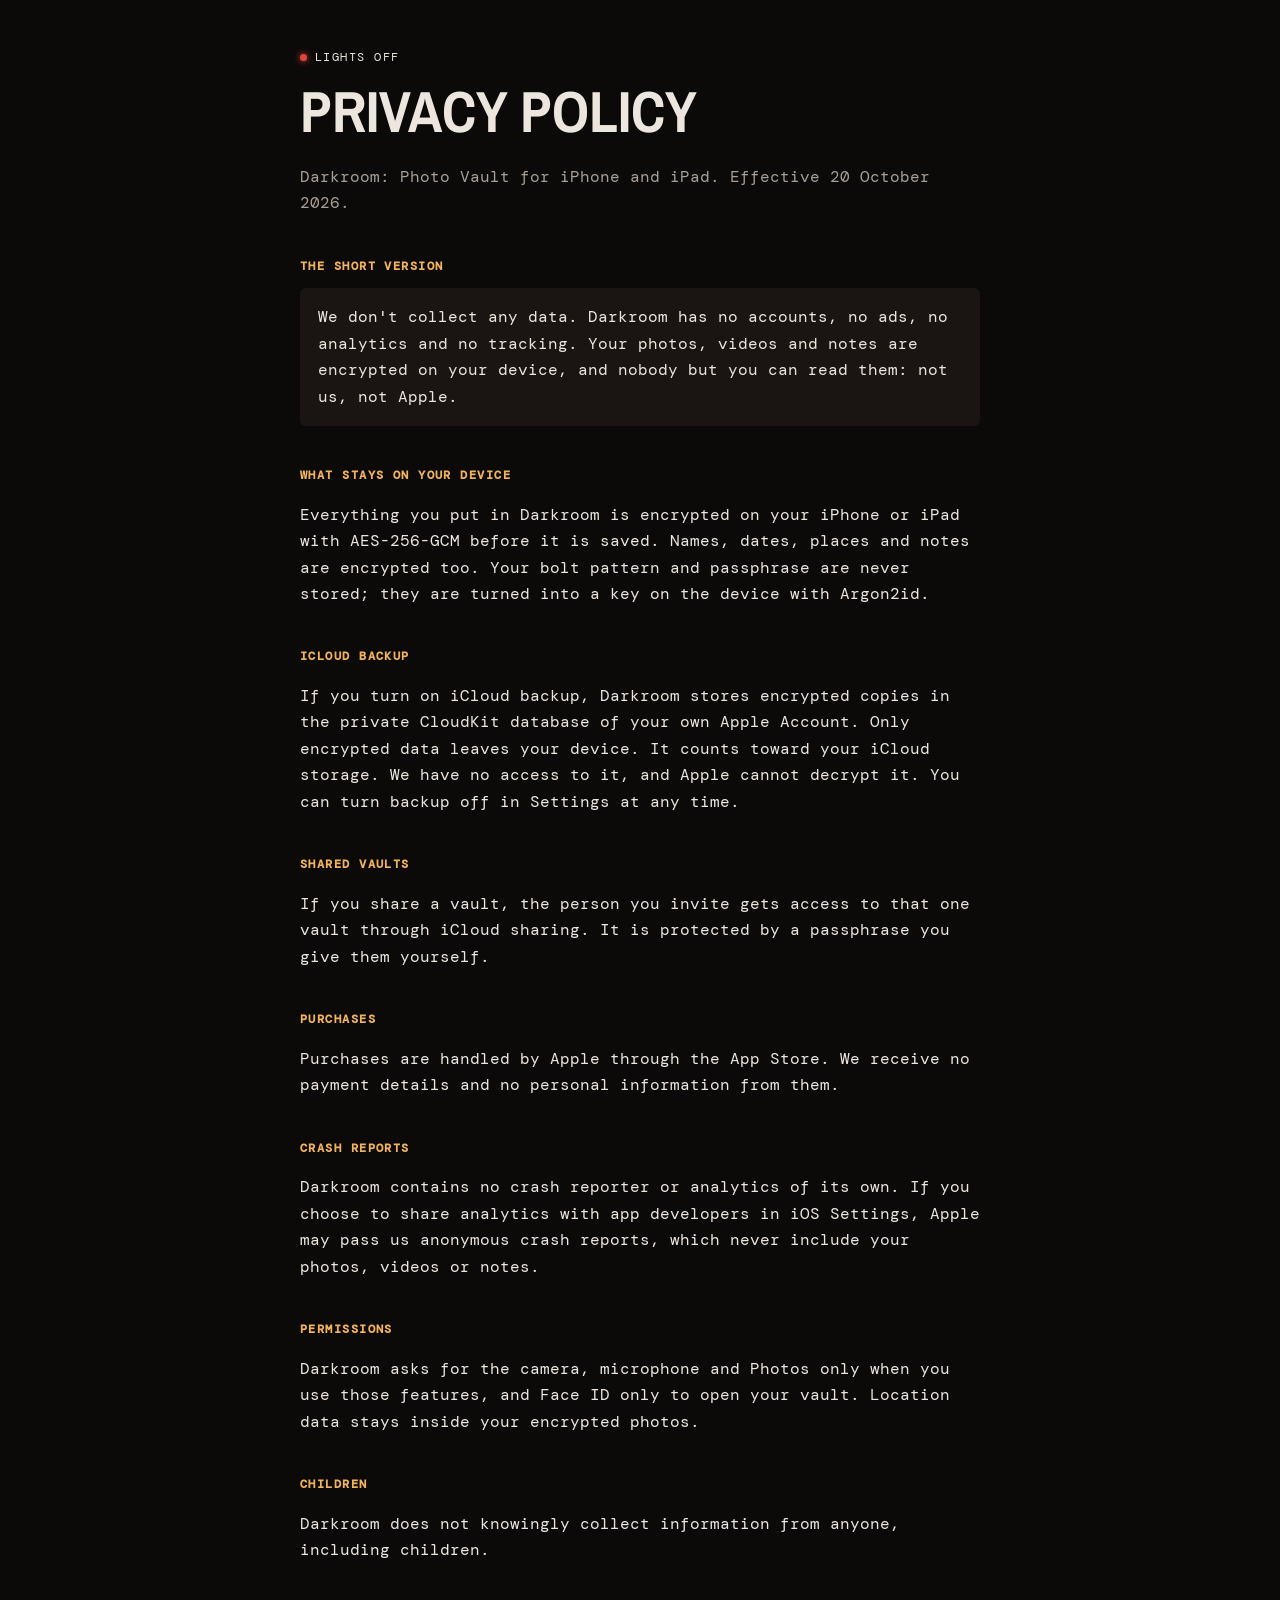
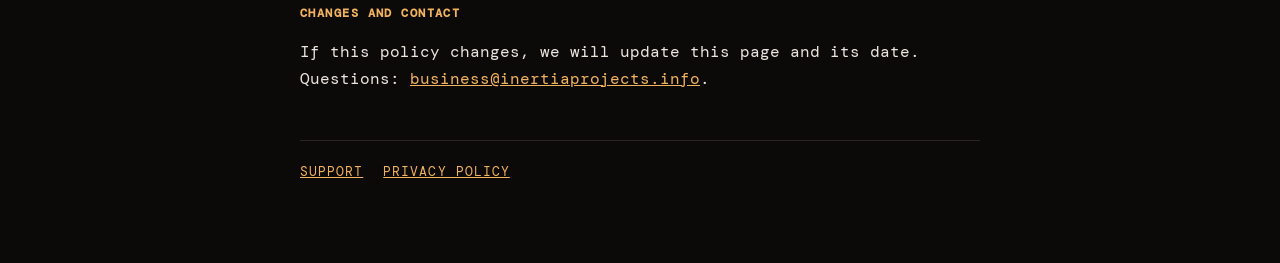
==== privacy.html @ 5ec5d24e "Support and privacy pages for Darkroom: Photo Vault Co-Authored-By: Claude Opus 5.5 <noreply@anthrop" ====
<!doctype html>
<html lang="en"><head><meta charset="utf-8"><meta name="viewport" content="width=device-width, initial-scale=1">
<title>Darkroom: Photo Vault — Privacy policy</title><link rel="preconnect" href="https://fonts.googleapis.com"><link rel="preconnect" href="https://fonts.gstatic.com" crossorigin><link href="https://fonts.googleapis.com/css2?family=Archivo+Narrow:wght@700&family=DM+Mono:wght@400;500&display=swap" rel="stylesheet"><link rel="stylesheet" href="style.css"></head>
<body><main>
<div class="status">Lights off</div>
<h1>Privacy policy</h1>
<p class="muted">Darkroom: Photo Vault for iPhone and iPad. Effective 20 October 2026.</p>

<h2>The short version</h2>
<div class="card">We don't collect any data. Darkroom has no accounts, no ads, no analytics and no tracking. Your photos, videos and notes are encrypted on your device, and nobody but you can read them: not us, not Apple.</div>

<h2>What stays on your device</h2>
<p>Everything you put in Darkroom is encrypted on your iPhone or iPad with AES-256-GCM before it is saved. Names, dates, places and notes are encrypted too. Your bolt pattern and passphrase are never stored; they are turned into a key on the device with Argon2id.</p>

<h2>iCloud backup</h2>
<p>If you turn on iCloud backup, Darkroom stores encrypted copies in the private CloudKit database of your own Apple Account. Only encrypted data leaves your device. It counts toward your iCloud storage. We have no access to it, and Apple cannot decrypt it. You can turn backup off in Settings at any time.</p>

<h2>Shared vaults</h2>
<p>If you share a vault, the person you invite gets access to that one vault through iCloud sharing. It is protected by a passphrase you give them yourself.</p>

<h2>Purchases</h2>
<p>Purchases are handled by Apple through the App Store. We receive no payment details and no personal information from them.</p>

<h2>Crash reports</h2>
<p>Darkroom contains no crash reporter or analytics of its own. If you choose to share analytics with app developers in iOS Settings, Apple may pass us anonymous crash reports, which never include your photos, videos or notes.</p>

<h2>Permissions</h2>
<p>Darkroom asks for the camera, microphone and Photos only when you use those features, and Face ID only to open your vault. Location data stays inside your encrypted photos.</p>

<h2>Children</h2>
<p>Darkroom does not knowingly collect information from anyone, including children.</p>

<h2>Changes and contact</h2>
<p>If this policy changes, we will update this page and its date. Questions: <a href="mailto:business@inertiaprojects.info">business@inertiaprojects.info</a>.</p>

<nav><a href="./">Support</a><a href="privacy.html">Privacy policy</a></nav>
</main></body></html>
---- style.css ----
:root { --bg:#0C0A09; --panel:#1A1512; --line:#2A2420; --text:#EDE6DF; --muted:#A89F96; --safelight:#E2453A; --amber:#F2B35E; --ok:#6FB98F; }
* { box-sizing: border-box; }
body { margin:0; background:var(--bg); color:var(--text); font:16px/1.65 "DM Mono", ui-monospace, Menlo, monospace; }
main { max-width: 720px; margin: 0 auto; padding: 48px 20px 80px; }
.status { font-size:12px; letter-spacing:.12em; text-transform:uppercase; color:var(--text); display:flex; align-items:center; gap:8px; }
.status::before { content:""; width:7px; height:7px; border-radius:50%; background:var(--safelight); box-shadow:0 0 6px var(--safelight); }
h1 { font-family:"Archivo Narrow", "Arial Narrow", sans-serif; font-weight:700; text-transform:uppercase; font-size:clamp(40px, 9vw, 58px); line-height:1; margin:14px 0 24px; }
h2 { font-size:12px; letter-spacing:.12em; text-transform:uppercase; color:var(--amber); margin:40px 0 8px; }
p, li { color:var(--text); } .muted { color:var(--muted); }
a { color:var(--amber); }
.card { background:var(--panel); border-radius:6px; padding:16px 18px; margin:12px 0; }
nav { display:flex; gap:20px; font-size:13px; letter-spacing:.08em; text-transform:uppercase; margin-top:48px; border-top:1px solid var(--line); padding-top:20px; }
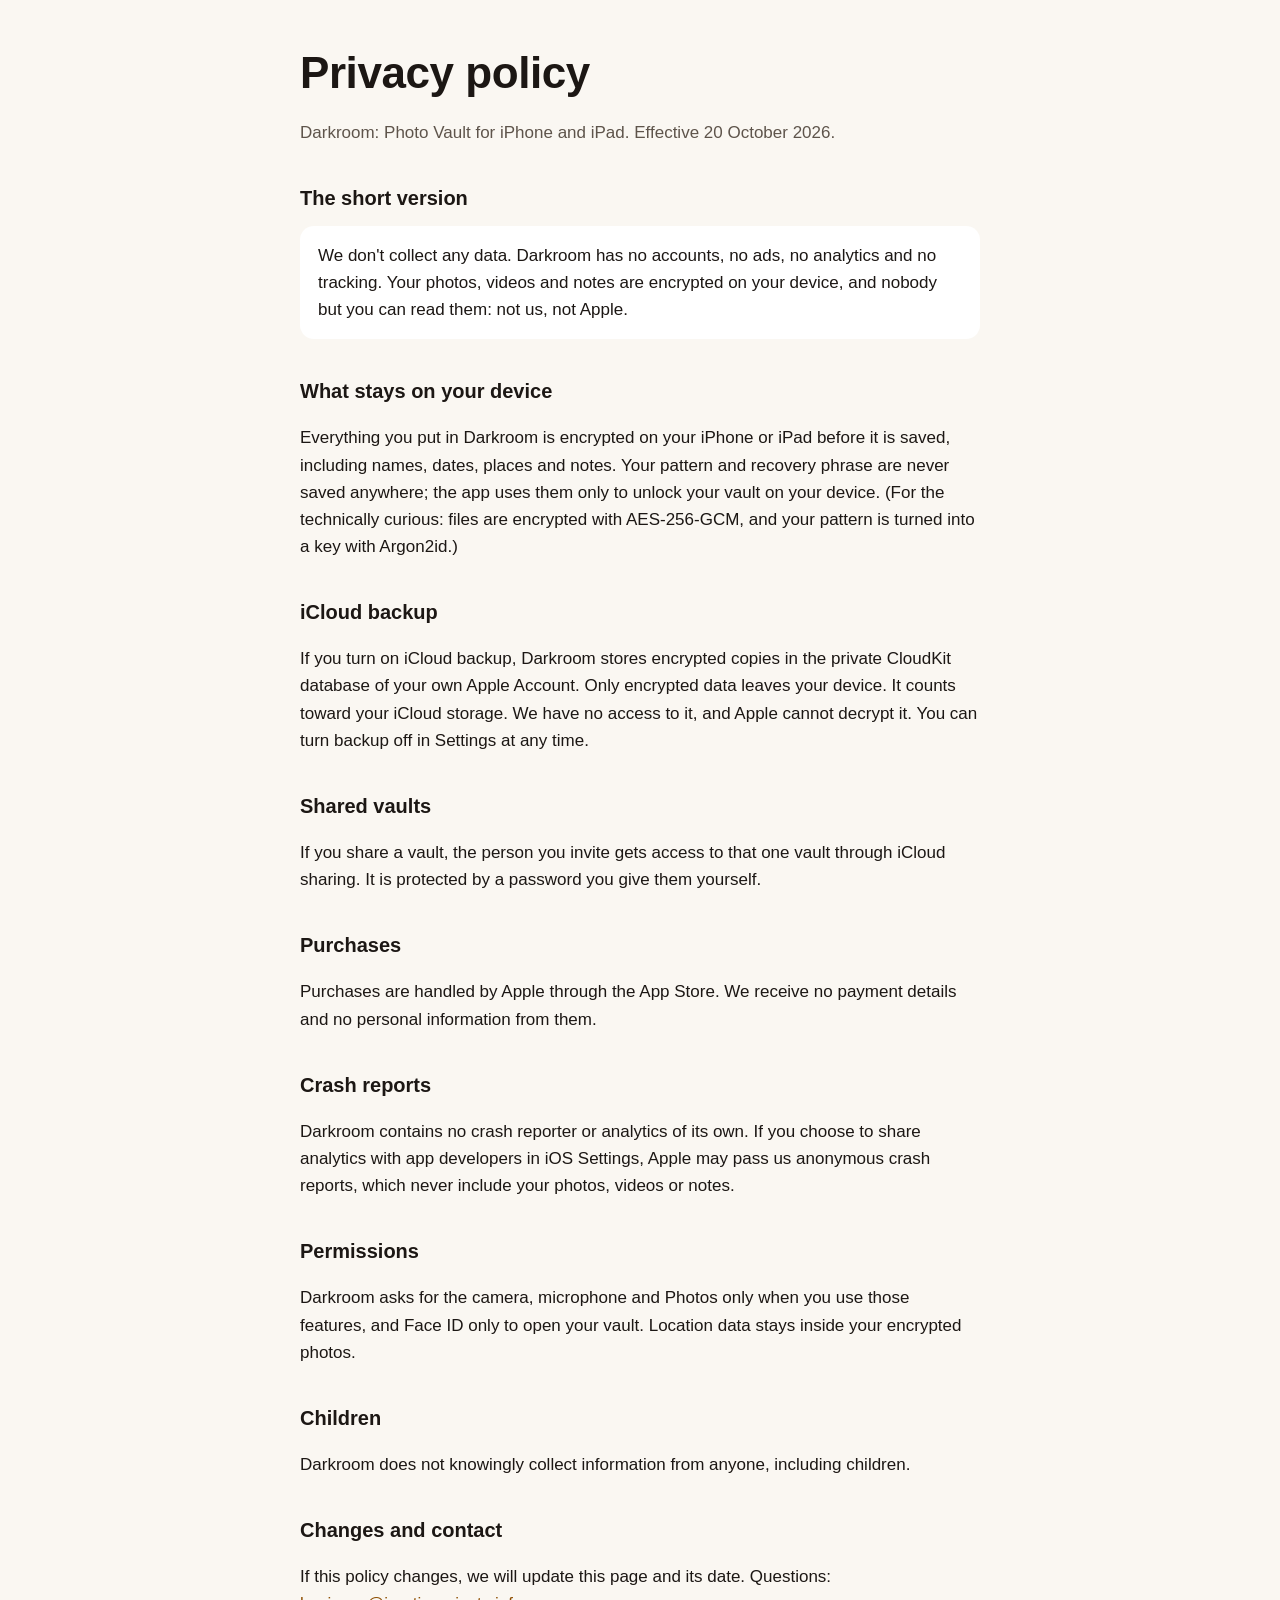
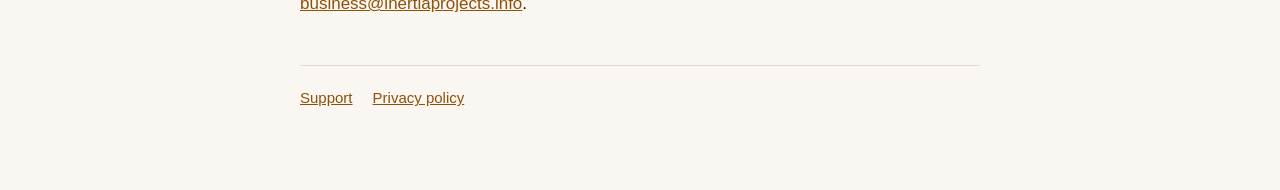
==== commit 705aa21d: "Plain, friendlier support and privacy pages Switch the pages from all-monospace with uppercase headi" ====
--- a/privacy.html
+++ b/privacy.html
@@ -1,8 +1,7 @@
 <!doctype html>
 <html lang="en"><head><meta charset="utf-8"><meta name="viewport" content="width=device-width, initial-scale=1">
-<title>Darkroom: Photo Vault — Privacy policy</title><link rel="preconnect" href="https://fonts.googleapis.com"><link rel="preconnect" href="https://fonts.gstatic.com" crossorigin><link href="https://fonts.googleapis.com/css2?family=Archivo+Narrow:wght@700&family=DM+Mono:wght@400;500&display=swap" rel="stylesheet"><link rel="stylesheet" href="style.css"></head>
+<title>Darkroom: Photo Vault · Privacy policy</title><link rel="stylesheet" href="style.css"></head>
 <body><main>
-<div class="status">Lights off</div>
 <h1>Privacy policy</h1>
 <p class="muted">Darkroom: Photo Vault for iPhone and iPad. Effective 20 October 2026.</p>
 
@@ -10,13 +9,13 @@
 <div class="card">We don't collect any data. Darkroom has no accounts, no ads, no analytics and no tracking. Your photos, videos and notes are encrypted on your device, and nobody but you can read them: not us, not Apple.</div>
 
 <h2>What stays on your device</h2>
-<p>Everything you put in Darkroom is encrypted on your iPhone or iPad with AES-256-GCM before it is saved. Names, dates, places and notes are encrypted too. Your bolt pattern and passphrase are never stored; they are turned into a key on the device with Argon2id.</p>
+<p>Everything you put in Darkroom is encrypted on your iPhone or iPad before it is saved, including names, dates, places and notes. Your pattern and recovery phrase are never saved anywhere; the app uses them only to unlock your vault on your device. (For the technically curious: files are encrypted with AES-256-GCM, and your pattern is turned into a key with Argon2id.)</p>
 
 <h2>iCloud backup</h2>
 <p>If you turn on iCloud backup, Darkroom stores encrypted copies in the private CloudKit database of your own Apple Account. Only encrypted data leaves your device. It counts toward your iCloud storage. We have no access to it, and Apple cannot decrypt it. You can turn backup off in Settings at any time.</p>
 
 <h2>Shared vaults</h2>
-<p>If you share a vault, the person you invite gets access to that one vault through iCloud sharing. It is protected by a passphrase you give them yourself.</p>
+<p>If you share a vault, the person you invite gets access to that one vault through iCloud sharing. It is protected by a password you give them yourself.</p>
 
 <h2>Purchases</h2>
 <p>Purchases are handled by Apple through the App Store. We receive no payment details and no personal information from them.</p>
--- a/style.css
+++ b/style.css
@@ -1,12 +1,13 @@
 :root { --bg:#0C0A09; --panel:#1A1512; --line:#2A2420; --text:#EDE6DF; --muted:#A89F96; --safelight:#E2453A; --amber:#F2B35E; --ok:#6FB98F; }
 * { box-sizing: border-box; }
-body { margin:0; background:var(--bg); color:var(--text); font:16px/1.65 "DM Mono", ui-monospace, Menlo, monospace; }
+body { margin:0; background:var(--bg); color:var(--text); font:17px/1.6 -apple-system, BlinkMacSystemFont, "Segoe UI", Roboto, Helvetica, Arial, sans-serif; }
 main { max-width: 720px; margin: 0 auto; padding: 48px 20px 80px; }
-.status { font-size:12px; letter-spacing:.12em; text-transform:uppercase; color:var(--text); display:flex; align-items:center; gap:8px; }
-.status::before { content:""; width:7px; height:7px; border-radius:50%; background:var(--safelight); box-shadow:0 0 6px var(--safelight); }
-h1 { font-family:"Archivo Narrow", "Arial Narrow", sans-serif; font-weight:700; text-transform:uppercase; font-size:clamp(40px, 9vw, 58px); line-height:1; margin:14px 0 24px; }
-h2 { font-size:12px; letter-spacing:.12em; text-transform:uppercase; color:var(--amber); margin:40px 0 8px; }
+h1 { font-weight:700; font-size:clamp(32px, 7vw, 44px); line-height:1.15; letter-spacing:-.01em; margin:0 0 20px; }
+h2 { font-size:20px; font-weight:650; color:var(--text); margin:36px 0 8px; }
 p, li { color:var(--text); } .muted { color:var(--muted); }
 a { color:var(--amber); }
-.card { background:var(--panel); border-radius:6px; padding:16px 18px; margin:12px 0; }
-nav { display:flex; gap:20px; font-size:13px; letter-spacing:.08em; text-transform:uppercase; margin-top:48px; border-top:1px solid var(--line); padding-top:20px; }
+.card { background:var(--panel); border-radius:14px; padding:16px 18px; margin:12px 0; }
+nav { display:flex; gap:20px; font-size:15px; margin-top:48px; border-top:1px solid var(--line); padding-top:20px; }
+@media (prefers-color-scheme: light) {
+  :root { --bg:#FAF7F2; --panel:#FFFFFF; --line:#E3DACE; --text:#1C1714; --muted:#5E544B; --amber:#8F5106; }
+}
